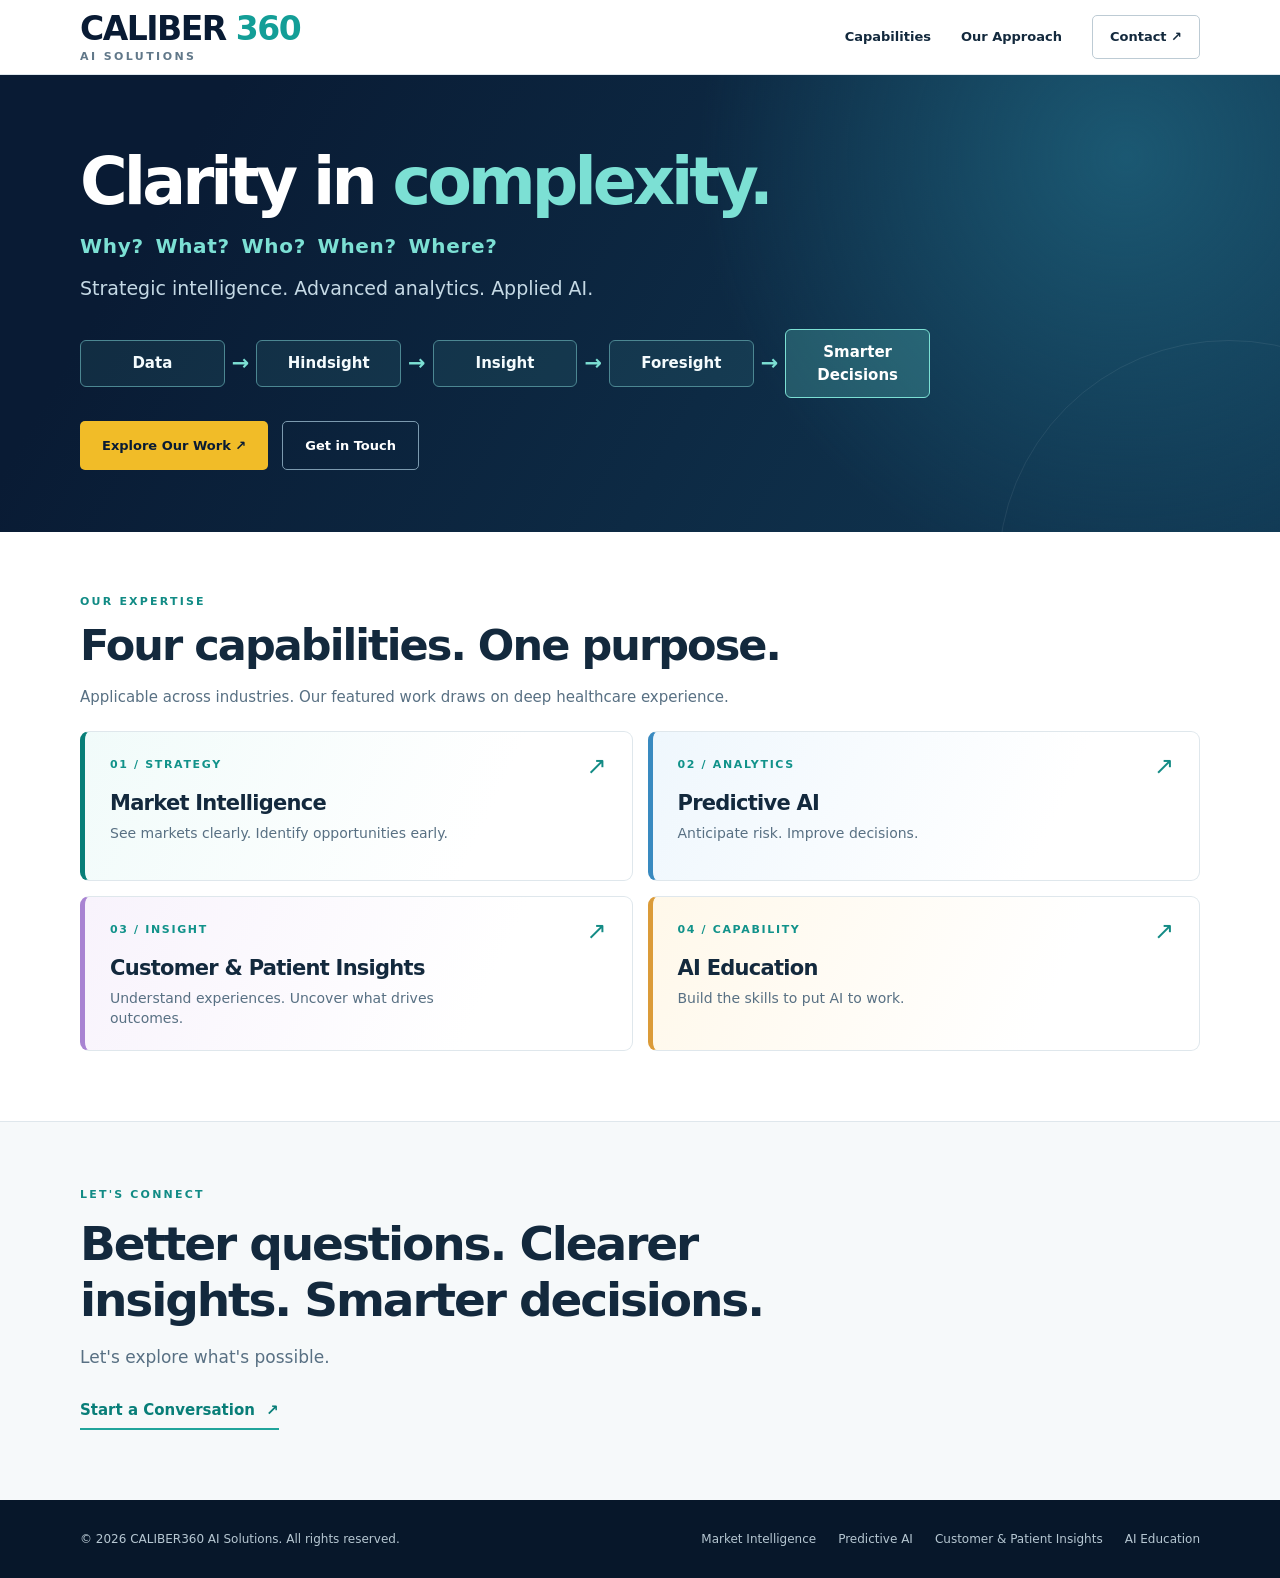
==== index.html @ 7cbf97ba "added smarter decisions to flow diagram" ====
<!DOCTYPE html>

<html lang="en">
<head>
<meta charset="utf-8"/>
<meta content="width=device-width,initial-scale=1" name="viewport"/>
<meta content="#091b34" name="theme-color"/>
<meta content="CALIBER360 AI Solutions helps organizations turn complex data into strategic intelligence, predictive insights, customer understanding, and practical AI capabilities." name="description"/>
<title>
   CALIBER360 AI Solutions | Clarity in Complexity
  </title>
<style>
   :root{--navy:#091b34;--navy-mid:#133a55;--teal:#64d8cc;--teal-deep:#087e78;--gold:#f1bc28;--ink:#13293d;--muted:#587083;--line:#dfe7ec;--paper:#fff;--mist:#f6f9fa}
*{box-sizing:border-box}html{scroll-behavior:smooth}body{margin:0;color:var(--ink);background:var(--paper);font-family:Inter,ui-sans-serif,system-ui,-apple-system,"Segoe UI",Arial,sans-serif;-webkit-font-smoothing:antialiased;line-height:1.5}a{text-decoration:none;color:inherit}a:focus-visible{outline:3px solid var(--gold);outline-offset:4px}.wrap{width:min(1120px,calc(100% - 56px));margin-inline:auto}
header{background:#fff;border-bottom:1px solid var(--line)}.nav{min-height:86px;display:flex;align-items:center;justify-content:space-between;gap:24px}.brand{font-size:23px;line-height:1;letter-spacing:-.045em;font-weight:850;color:var(--navy)}.brand b{color:#139e97}.brand small{display:block;margin-top:7px;font-size:9px;letter-spacing:.26em;font-weight:700;color:#617889}.navlinks{display:flex;align-items:center;gap:30px;font-size:13px;font-weight:650}.navlinks a:hover,.footerlinks a:hover{color:var(--teal-deep)}.nav-contact{border:1px solid #bdcbd4;padding:11px 17px;border-radius:5px}
.hero{color:#fff;background:radial-gradient(circle at 88% 18%,#1b5872 0%,transparent 36%),linear-gradient(120deg,#091b34 15%,#113954 100%);position:relative;overflow:hidden}.hero:after{content:"";position:absolute;width:460px;height:460px;border:1px solid #ffffff13;border-radius:50%;right:-180px;bottom:-270px;pointer-events:none}.hero-inner{padding:125px 0 135px;max-width:900px}.eyebrow{font-size:11px;letter-spacing:.22em;text-transform:uppercase;font-weight:800;color:var(--teal)}h1{font-size:clamp(45px,6vw,76px);letter-spacing:-.06em;line-height:1.08;font-weight:720;max-width:900px;margin:23px 0 23px}h1 span{color:#7ce0d4}.hero-sub{font-size:clamp(17px,2vw,21px);color:#c5d9e5;max-width:665px;line-height:1.65;margin:0 0 38px}.actions{display:flex;gap:14px;flex-wrap:wrap}.btn{display:inline-flex;align-items:center;justify-content:center;min-height:49px;padding:12px 22px;font-size:13px;font-weight:800;border-radius:5px;transition:transform .2s,background .2s}.btn:hover{transform:translateY(-2px)}.btn-gold{background:var(--gold);color:var(--navy)}.btn-gold:hover{background:#ffd15b}.btn-outline{color:#fff;border:1px solid #7c9aaf}.btn-outline:hover{background:#ffffff12}
.capabilities{padding:99px 0 112px}.section-label{color:#118b85;font-size:11px;letter-spacing:.2em;text-transform:uppercase;font-weight:800}.section-title{font-size:clamp(29px,3.5vw,43px);letter-spacing:-.045em;line-height:1.15;margin:14px 0 38px;font-weight:710}.capability-note{color:var(--muted);font-size:15px;margin:-19px 0 30px;max-width:690px}.cards{display:grid;grid-template-columns:repeat(2,minmax(0,1fr));gap:19px}.card{border:1px solid var(--line);background:#fff;border-radius:9px;min-height:217px;padding:31px 32px;display:flex;flex-direction:column;transition:border-color .2s,box-shadow .2s,transform .2s}.card:hover{border-color:#a6d2d0;box-shadow:0 18px 42px #0c304512;transform:translateY(-3px)}.card-top{display:flex;align-items:center;justify-content:space-between;gap:14px}.card-num{font-size:11px;letter-spacing:.15em;color:#11928a;font-weight:800}.card-arrow{font-size:24px;color:#138b85;line-height:1}.card h3{font-size:23px;letter-spacing:-.035em;line-height:1.2;margin:20px 0 10px;font-weight:710}.card p{font-size:15px;color:var(--muted);margin:0;max-width:400px}.closing{background:var(--mist);border-top:1px solid var(--line);padding:92px 0 100px}.closing h2{font-size:clamp(30px,4vw,47px);line-height:1.2;letter-spacing:-.045em;margin:12px 0 16px;max-width:780px}.closing p{color:var(--muted);font-size:17px;margin:0 0 28px}.contact-link{display:inline-flex;align-items:center;gap:11px;color:var(--teal-deep);font-weight:800;font-size:15px;border-bottom:2px solid #20a49b;padding-bottom:6px}.contact-link:hover{color:#055e5a}footer{background:#07172a;color:#b6c7d2;padding:30px 0;font-size:12px}.foot{display:flex;align-items:center;justify-content:space-between;gap:20px;flex-wrap:wrap}.footerlinks{display:flex;flex-wrap:wrap;gap:22px}
@media(max-width:720px){.wrap{width:min(100% - 36px,1120px)}.nav{min-height:76px}.navlinks{gap:14px}.navlinks a:not(.nav-contact){display:none}.hero-inner{padding:92px 0 102px}.capabilities{padding:70px 0 80px}.cards{grid-template-columns:1fr}.card{min-height:180px;padding:27px}.closing{padding:72px 0 80px}.foot{align-items:flex-start;flex-direction:column}}
@media(prefers-reduced-motion:reduce){html{scroll-behavior:auto}.btn,.card{transition:none}}
  
.approach{padding:92px 0 100px;background:#0e2b43;color:#fff}.approach .section-label{color:var(--teal)}.approach .section-title{color:#fff;margin-bottom:19px}.approach-intro{font-size:18px;line-height:1.7;color:#d1e1ea;max-width:780px;margin:0 0 34px}.five-ws{display:grid;grid-template-columns:repeat(5,minmax(0,1fr));gap:14px;margin:0 0 30px}.w-item{border:1px solid #497187;background:#ffffff0a;border-radius:9px;padding:25px 10px;text-align:center}.w-item strong{font-size:clamp(18px,2.3vw,27px);letter-spacing:-.04em;color:#7ce0d4}.approach-detail{font-size:16px;line-height:1.75;color:#d1e1ea;max-width:820px}.approach-line{margin:27px 0 0;font-weight:800;font-size:clamp(19px,2.6vw,27px);color:#fff;letter-spacing:-.025em}@media(max-width:720px){.approach{padding:70px 0 80px}.five-ws{gap:6px}.w-item{padding:16px 3px}.w-item strong{font-size:clamp(12px,3.4vw,18px)}}@media(max-width:400px){.five-ws{grid-template-columns:repeat(3,minmax(0,1fr))}}

/* Compact, more confident homepage refinements */
.nav{min-height:74px}
.brand{font-size:clamp(26px,2.8vw,33px);letter-spacing:-.045em}
.brand small{font-size:11px;letter-spacing:.22em;margin-top:6px}
.hero-inner{padding:70px 0 76px;max-width:850px}
h1{font-size:clamp(42px,5.4vw,65px);margin:14px 0 14px;line-height:1.06}
.hero-sub{margin-bottom:25px;font-size:clamp(16px,1.8vw,19px)}
.capabilities{padding:62px 0 70px}
.section-title{margin:10px 0 24px}
.capability-note{margin:-8px 0 22px}
.cards{gap:15px}
.card{min-height:150px;padding:22px 25px;border-left:5px solid var(--teal-deep);background:linear-gradient(115deg,#f1fbfa,#fff 72%)}
.card:nth-child(2){border-left-color:#398ac0;background:linear-gradient(115deg,#eff7fd,#fff 72%)}
.card:nth-child(3){border-left-color:#a883d2;background:linear-gradient(115deg,#f8f3fc,#fff 72%)}
.card:nth-child(4){border-left-color:#db9b39;background:linear-gradient(115deg,#fff8ea,#fff 72%)}
.card h3{font-size:21px;margin:13px 0 7px}
.card p{font-size:14px;line-height:1.45}
.approach{padding:58px 0 64px}
.approach .section-title{margin-bottom:12px}
.approach-intro{margin:0 0 22px;font-size:16px}
.five-ws{gap:12px;margin-bottom:18px}
.w-item{padding:16px 8px}
.approach-line{margin:15px 0 0;font-size:clamp(19px,2.5vw,25px)}
.closing{padding:65px 0 70px}
@media(max-width:720px){
 .nav{min-height:72px}
 .brand{font-size:26px}
 .brand small{font-size:10px}
 .hero-inner{padding:65px 0 72px}
 .capabilities{padding:54px 0 60px}
 .card{min-height:135px;padding:20px 22px}
 .approach{padding:53px 0 59px}
 .closing{padding:55px 0 65px}
}

/* One-line Five Ws, integrated into the compact hero */
.hero-five-ws{color:#7ce0d4;font-weight:750;font-size:clamp(15px,2.1vw,20px);letter-spacing:.035em;line-height:1.5;margin:0 0 12px;word-spacing:.2em}
.hero-sub{margin-top:0}
@media(max-width:540px){.hero-five-ws{font-size:15px;letter-spacing:0;word-spacing:0}}

/* Compact learning-and-decision pipeline */
.intelligence-cycle{max-width:740px;margin:22px 0 24px}
.cycle-flow{display:flex;align-items:center;gap:9px}
.cycle-step{flex:1;min-width:0;padding:11px 10px;text-align:center;
 border:1px solid #4c8792;background:rgba(100,216,204,.09);
 border-radius:6px;color:#f4fbfd;font-size:clamp(12px,1.5vw,16px);font-weight:750}
.cycle-step:last-child{background:rgba(100,216,204,.19);border-color:#64d8cc}
.cycle-arrow{color:#7ce0d4;font-size:21px;font-weight:750;flex:0 0 auto}
.cycle-feedback{display:flex;align-items:center;gap:9px;color:#a3dcd8;
 font-size:12px;font-weight:650;letter-spacing:.035em;margin-top:5px}
.cycle-feedback svg{width:100%;height:25px;display:block;overflow:visible}
.hero-inner{padding-top:59px;padding-bottom:62px}
@media(max-width:560px){
 .cycle-flow{gap:4px}
 .cycle-step{padding:9px 3px;font-size:11px}
 .cycle-arrow{font-size:14px}
 .cycle-feedback{font-size:11px}
 .intelligence-cycle{margin:18px 0 20px}
}

/* Five-stage decision pipeline: final result is emphasized */
.intelligence-cycle{max-width:920px;margin:19px 0 23px}
.cycle-result{background:rgba(100,216,204,.25)!important;border-color:#7ce0d4!important;color:#ffffff!important}
.cycle-flow{gap:7px}
.cycle-step{font-size:clamp(11px,1.4vw,15px);padding:11px 6px}
@media(max-width:600px){.cycle-flow{flex-wrap:wrap;justify-content:center;gap:6px}.cycle-step{flex:0 1 auto;min-width:82px;padding:9px 8px;font-size:12px}.cycle-arrow{font-size:15px}}
</style>
</head>
<body>
<header>
<div class="wrap nav">
<a aria-label="CALIBER360 AI Solutions home" class="brand" href="/">
     CALIBER
     <b>
      360
     </b>
<small>
      AI SOLUTIONS
     </small>
</a>
<nav aria-label="Main navigation" class="navlinks">
<a href="#capabilities">
      Capabilities
     </a>
<a href="#approach">Our Approach</a>
<a class="nav-contact" href="mailto:ali.lakhani@caliber360ai.com?subject=CALIBER360%20Inquiry">
      Contact ↗
     </a>
</nav>
</div>
</header>
<main>
<section class="hero">
<div class="wrap">
<div class="hero-inner">
<h1>
       Clarity in
       <span>
        complexity.
       </span>
</h1><p aria-label="The CALIBER360 approach: the five Ws" class="hero-five-ws" id="approach">Why?  What?  Who?  When?  Where?</p>
<p class="hero-sub">
       Strategic intelligence. Advanced analytics. Applied AI.
      </p>
<div aria-label="Data to hindsight to insight to foresight to smarter decisions" class="intelligence-cycle">
<div class="cycle-flow">
<span class="cycle-step">Data</span><span aria-hidden="true" class="cycle-arrow">→</span>
<span class="cycle-step">Hindsight</span><span aria-hidden="true" class="cycle-arrow">→</span>
<span class="cycle-step">Insight</span><span aria-hidden="true" class="cycle-arrow">→</span>
<span class="cycle-step">Foresight</span><span aria-hidden="true" class="cycle-arrow">→</span><span class="cycle-step cycle-result">Smarter Decisions</span>
</div>

</div>
<div class="actions">
<a class="btn btn-gold" href="#capabilities">
        Explore Our Work ↗
       </a>
<a class="btn btn-outline" href="mailto:ali.lakhani@caliber360ai.com?subject=CALIBER360%20Inquiry">
        Get in Touch
       </a>
</div>
</div>
</div>
</section>
<section class="capabilities" id="capabilities">
<div class="wrap">
<div class="section-label">
      Our expertise
     </div>
<h2 class="section-title">
      Four capabilities. One purpose.
     </h2>
<p class="capability-note">
      Applicable across industries. Our featured work draws on deep healthcare experience.
     </p>
<div class="cards">
<a class="card" href="/ambulatory/">
<div class="card-top">
<span class="card-num">
         01 / STRATEGY
        </span>
<span aria-hidden="true" class="card-arrow">
         ↗
        </span>
</div>
<h3>
        Market Intelligence
       </h3>
<p>
        See markets clearly. Identify opportunities early.
       </p>
</a>
<a class="card" href="/ml/">
<div class="card-top">
<span class="card-num">
         02 / ANALYTICS
        </span>
<span aria-hidden="true" class="card-arrow">
         ↗
        </span>
</div>
<h3>
        Predictive AI
       </h3>
<p>
        Anticipate risk. Improve decisions.
       </p>
</a>
<a class="card" href="/patient-experience/">
<div class="card-top">
<span class="card-num">
         03 / INSIGHT
        </span>
<span aria-hidden="true" class="card-arrow">
         ↗
        </span>
</div>
<h3>
        Customer &amp; Patient Insights
       </h3>
<p>
        Understand experiences. Uncover what drives outcomes.
       </p>
</a>
<a class="card" href="/training/">
<div class="card-top">
<span class="card-num">
         04 / CAPABILITY
        </span>
<span aria-hidden="true" class="card-arrow">
         ↗
        </span>
</div>
<h3>
        AI Education
       </h3>
<p>
        Build the skills to put AI to work.
       </p>
</a>
</div>
</div>
</section>
<section class="closing" id="contact">
<div class="wrap">
<div class="section-label">
      Let's connect
     </div>
<h2>
      Better questions. Clearer insights. Smarter decisions.
     </h2>
<p>
      Let's explore what's possible.
     </p>
<a class="contact-link" href="mailto:ali.lakhani@caliber360ai.com?subject=Let's%20talk%20about%20CALIBER360">
      Start a Conversation
      <span aria-hidden="true">
       ↗
      </span>
</a>
</div>
</section>
</main>
<footer>
<div class="wrap foot">
<span>
     ©
     <span id="year">
      2026
     </span>
     CALIBER360 AI Solutions. All rights reserved.
    </span>
<nav aria-label="Footer navigation" class="footerlinks">
<a href="/ambulatory/">
      Market Intelligence
     </a>
<a href="/ml/">
      Predictive AI
     </a>
<a href="/patient-experience/">
      Customer &amp; Patient Insights
     </a>
<a href="/training/">
      AI Education
     </a>
</nav>
</div>
</footer>
</body>
</html>
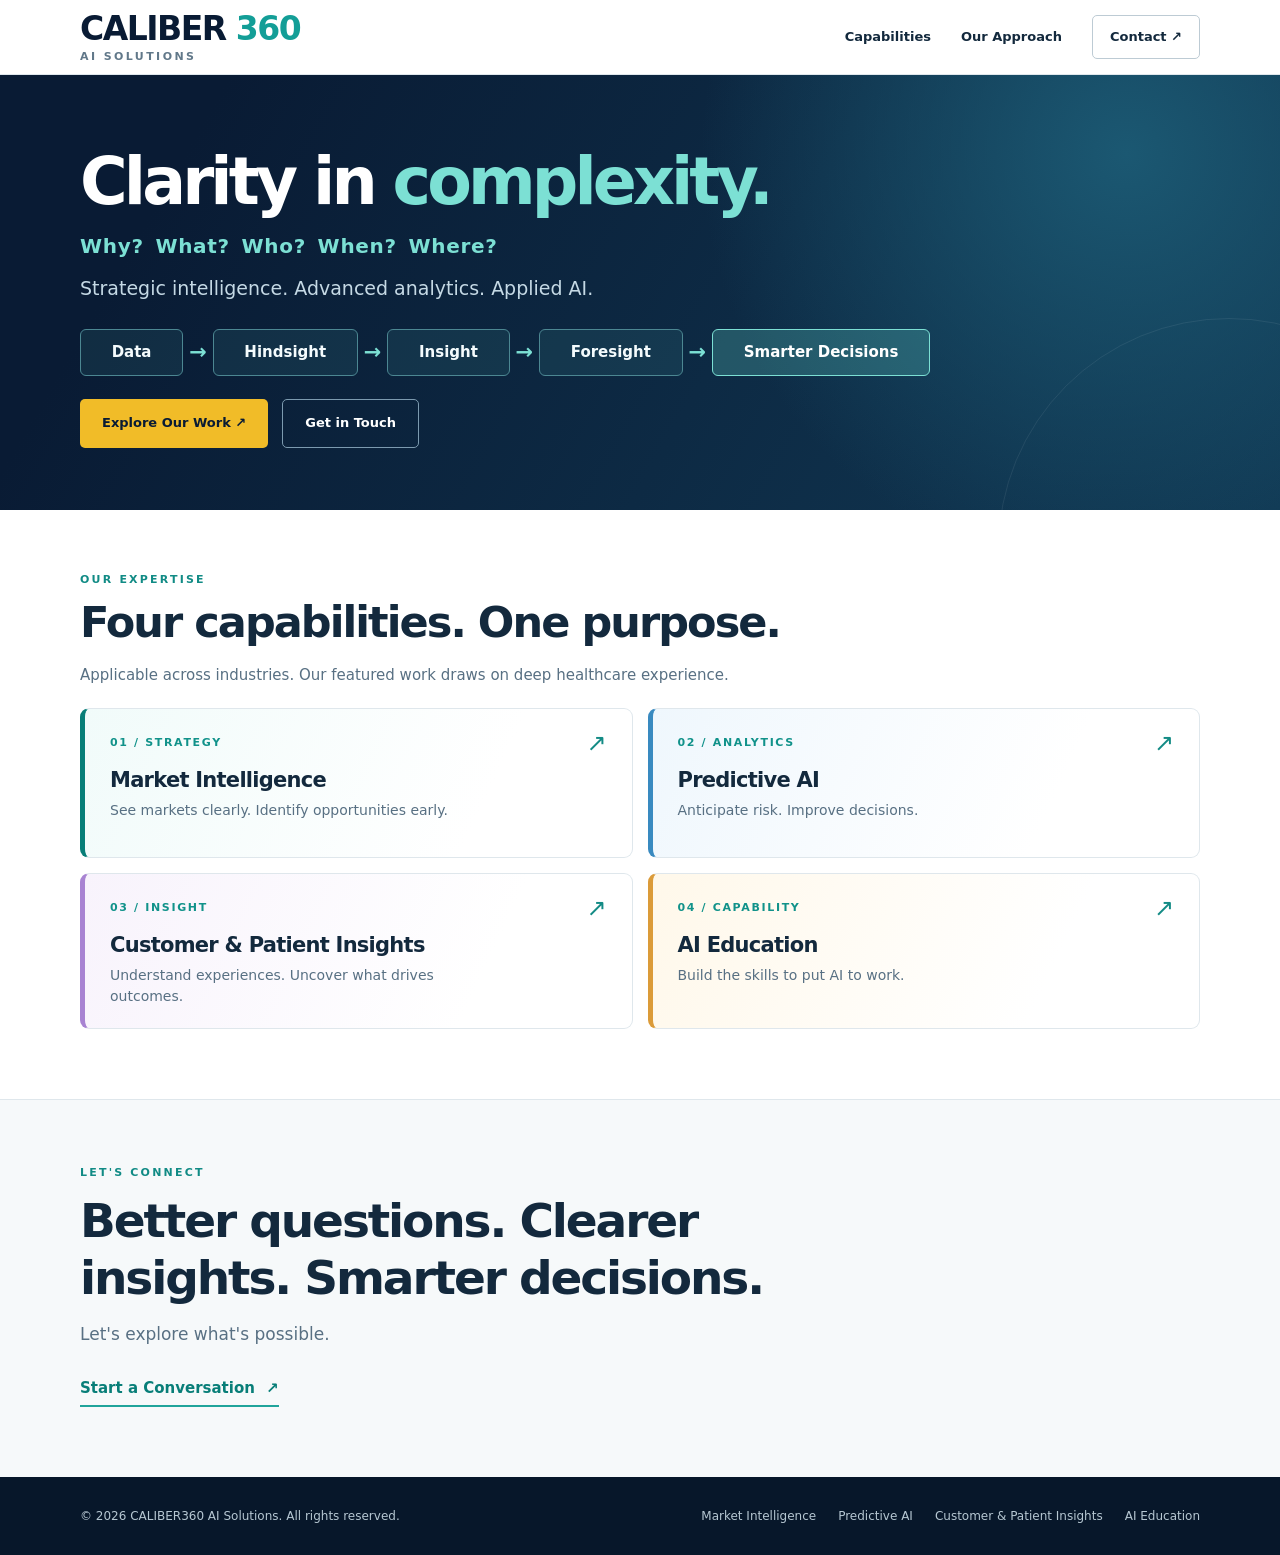
==== commit d7c356ed: "mobile-adapted version" ====
--- a/index.html
+++ b/index.html
@@ -87,6 +87,19 @@
 .cycle-step{font-size:clamp(11px,1.4vw,15px);padding:11px 6px}
 @media(max-width:600px){.cycle-flow{flex-wrap:wrap;justify-content:center;gap:6px}.cycle-step{flex:0 1 auto;min-width:82px;padding:9px 8px;font-size:12px}.cycle-arrow{font-size:15px}}
 </style>
+
+<style>
+/* Keep the five-stage pipeline on a single row on phones. */
+.intelligence-cycle{max-width:100%;overflow-x:auto;overflow-y:hidden;-webkit-overflow-scrolling:touch;scrollbar-width:thin;scrollbar-color:#64d8cc transparent}
+.cycle-flow{display:flex;flex-wrap:nowrap!important;justify-content:flex-start!important;width:max-content;min-width:100%;gap:6px}
+.cycle-step{flex:1 0 auto;white-space:nowrap;min-width:0}
+.cycle-arrow{flex:0 0 auto}
+@media(max-width:600px){
+  .cycle-flow{gap:4px}
+  .cycle-step{flex:0 0 auto;min-width:0!important;padding:8px 7px;font-size:11px}
+  .cycle-arrow{font-size:13px}
+}
+</style>
 </head>
 <body>
 <header>
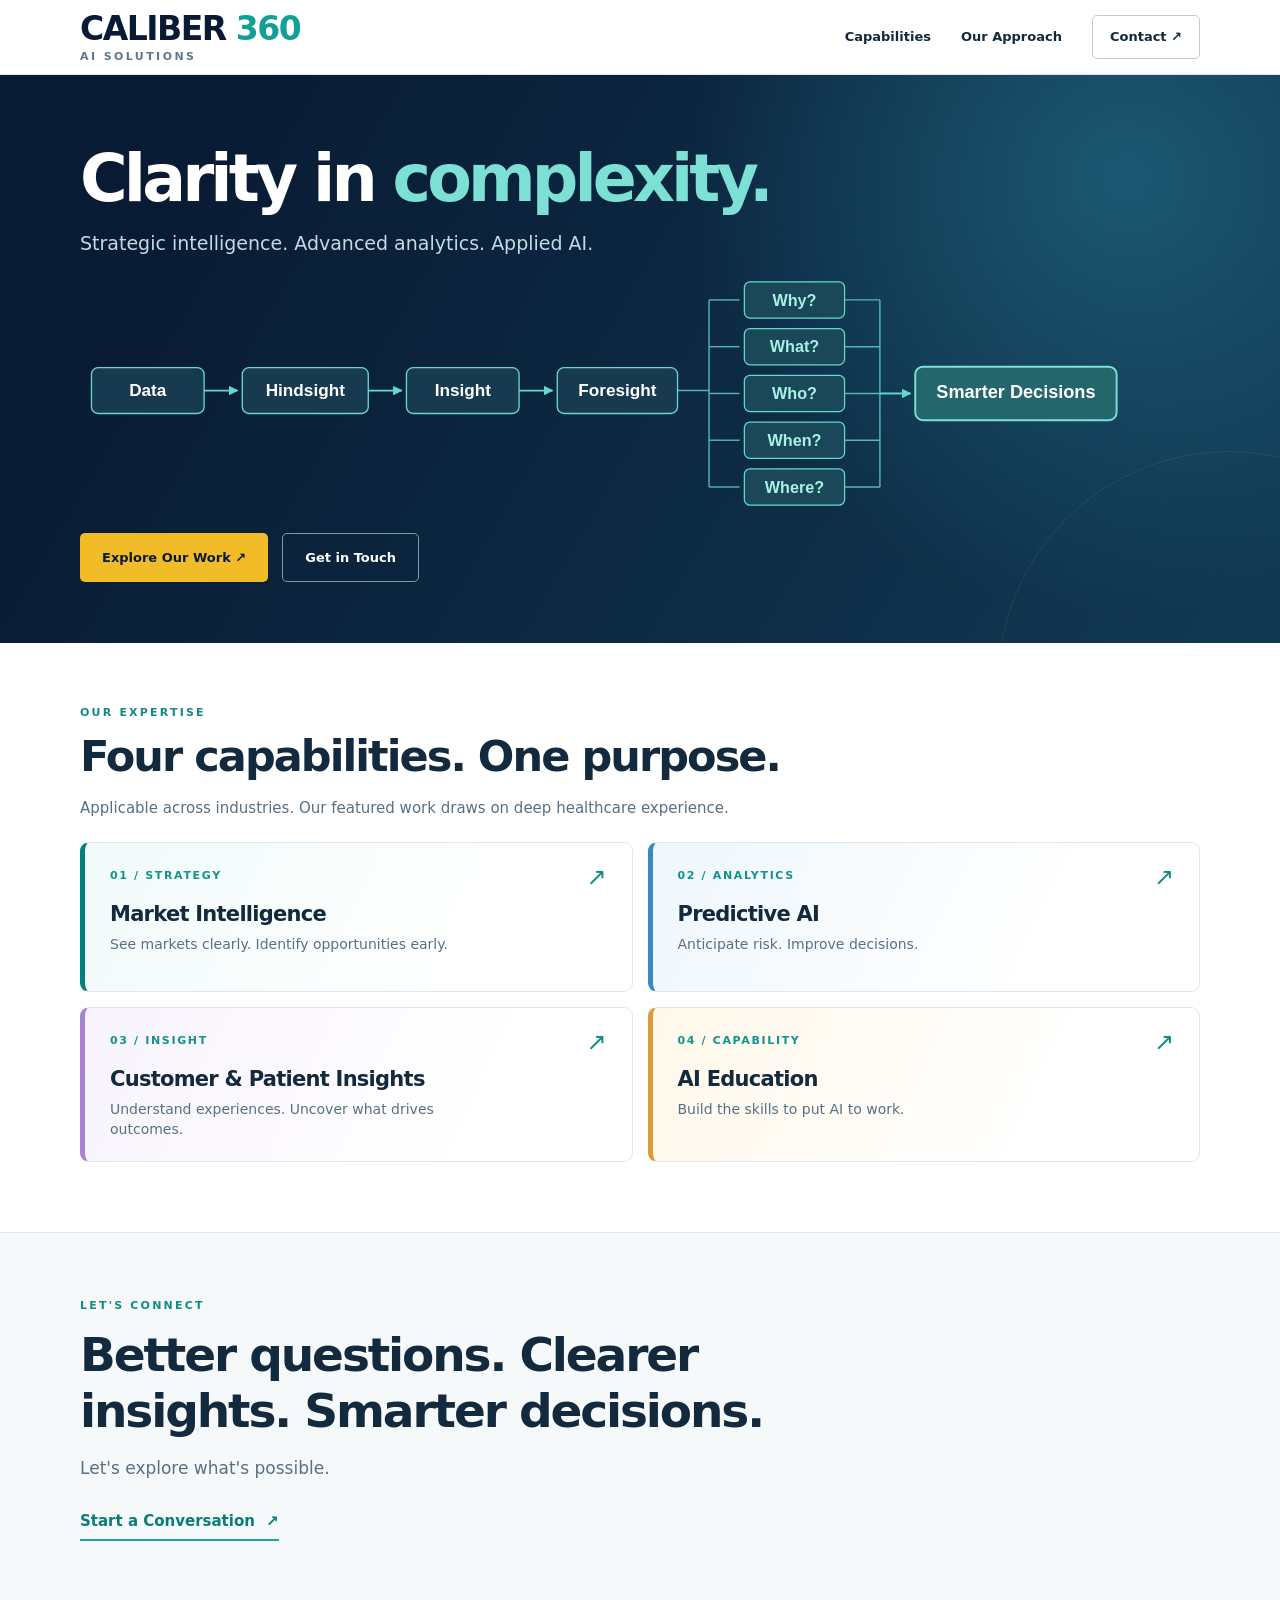
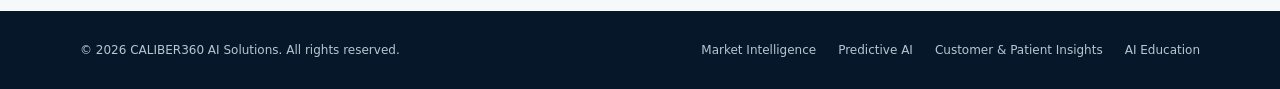
==== commit 933b67b8: "branch Ws" ====
--- a/index.html
+++ b/index.html
@@ -86,8 +86,14 @@
 .cycle-flow{gap:7px}
 .cycle-step{font-size:clamp(11px,1.4vw,15px);padding:11px 6px}
 @media(max-width:600px){.cycle-flow{flex-wrap:wrap;justify-content:center;gap:6px}.cycle-step{flex:0 1 auto;min-width:82px;padding:9px 8px;font-size:12px}.cycle-arrow{font-size:15px}}
+
+/* Compact decision map: branching Five Ws integrated in the flow */
+.decision-map{width:100%;max-width:1050px;margin:18px 0 22px;overflow-x:auto;-webkit-overflow-scrolling:touch;scrollbar-width:thin;scrollbar-color:#64d8cc transparent}
+.decision-map svg{display:block;width:100%;min-width:720px;height:auto}
+.hero-inner{max-width:1100px;padding-top:56px;padding-bottom:61px}
+.hero-sub{margin-bottom:10px}
+@media(max-width:720px){.decision-map svg{min-width:720px}.hero-inner{padding-top:55px;padding-bottom:58px}}
 </style>
-
 <style>
 /* Keep the five-stage pipeline on a single row on phones. */
 .intelligence-cycle{max-width:100%;overflow-x:auto;overflow-y:hidden;-webkit-overflow-scrolling:touch;scrollbar-width:thin;scrollbar-color:#64d8cc transparent}
@@ -133,18 +139,51 @@
        <span>
         complexity.
        </span>
-</h1><p aria-label="The CALIBER360 approach: the five Ws" class="hero-five-ws" id="approach">Why?  What?  Who?  When?  Where?</p>
+</h1>
 <p class="hero-sub">
        Strategic intelligence. Advanced analytics. Applied AI.
       </p>
-<div aria-label="Data to hindsight to insight to foresight to smarter decisions" class="intelligence-cycle">
-<div class="cycle-flow">
-<span class="cycle-step">Data</span><span aria-hidden="true" class="cycle-arrow">→</span>
-<span class="cycle-step">Hindsight</span><span aria-hidden="true" class="cycle-arrow">→</span>
-<span class="cycle-step">Insight</span><span aria-hidden="true" class="cycle-arrow">→</span>
-<span class="cycle-step">Foresight</span><span aria-hidden="true" class="cycle-arrow">→</span><span class="cycle-step cycle-result">Smarter Decisions</span>
-</div>
-
+<div aria-label="Data flows to Hindsight, Insight, and Foresight. Foresight branches into five questions: Why, What, Who, When, and Where. All five lead to Smarter Decisions." class="decision-map" id="approach" role="img">
+<svg aria-hidden="true" viewbox="0 0 1100 245" xmlns="http://www.w3.org/2000/svg">
+<defs><marker id="arrowhead" markerheight="5" markerwidth="5" orient="auto-start-reverse" refx="9" refy="5" viewbox="0 0 10 10"><path d="M0 0 L10 5 L0 10 Z" fill="#64d8cc"></path></marker></defs>
+<!-- first stages -->
+<g fill="#173a50" stroke="#64d8cc" stroke-width="1.4">
+<rect height="48" rx="7" width="118" x="12" y="95"></rect>
+<rect height="48" rx="7" width="132" x="170" y="95"></rect>
+<rect height="48" rx="7" width="118" x="342" y="95"></rect>
+<rect height="48" rx="7" width="126" x="500" y="95"></rect>
+</g>
+<g fill="#fff" font-family="Arial, sans-serif" font-size="18" font-weight="600" text-anchor="middle">
+<text x="71" y="125">Data</text><text x="236" y="125">Hindsight</text><text x="401" y="125">Insight</text><text x="563" y="125">Foresight</text>
+</g>
+<g fill="none" marker-end="url(#arrowhead)" stroke="#64d8cc" stroke-width="2">
+<path d="M130 119 H165"></path><path d="M302 119 H337"></path><path d="M460 119 H495"></path>
+</g>
+<!-- Five Ws, stacked after foresight -->
+<g fill="#1b4858" stroke="#64d8cc" stroke-width="1.3">
+<rect height="38" rx="6" width="105" x="696" y="5"></rect>
+<rect height="38" rx="6" width="105" x="696" y="54"></rect>
+<rect height="38" rx="6" width="105" x="696" y="103"></rect>
+<rect height="38" rx="6" width="105" x="696" y="152"></rect>
+<rect height="38" rx="6" width="105" x="696" y="201"></rect>
+</g>
+<g fill="#a9f0e6" font-family="Arial, sans-serif" font-size="17" font-weight="700" text-anchor="middle">
+<text x="748.5" y="30">Why?</text><text x="748.5" y="79">What?</text><text x="748.5" y="128">Who?</text><text x="748.5" y="177">When?</text><text x="748.5" y="226">Where?</text>
+</g>
+<!-- branch from foresight to all five Ws -->
+<g fill="none" opacity=".8" stroke="#64d8cc" stroke-width="1.5">
+<path d="M626 119 H659"></path><path d="M659 24 V220"></path>
+<path d="M659 24 H691"></path><path d="M659 73 H691"></path><path d="M659 122 H691"></path><path d="M659 171 H691"></path><path d="M659 220 H691"></path>
+</g>
+<!-- converge toward the outcome -->
+<g fill="none" opacity=".8" stroke="#64d8cc" stroke-width="1.5">
+<path d="M801 24 H838"></path><path d="M801 73 H838"></path><path d="M801 122 H838"></path><path d="M801 171 H838"></path><path d="M801 220 H838"></path>
+<path d="M838 24 V220"></path>
+</g>
+<path d="M838 122 H870" fill="none" marker-end="url(#arrowhead)" stroke="#64d8cc" stroke-width="2"></path>
+<rect fill="#24666c" height="56" rx="8" stroke="#7ce0d4" stroke-width="2" width="211" x="875" y="94"></rect>
+<text fill="#fff" font-family="Arial, sans-serif" font-size="19" font-weight="700" text-anchor="middle" x="980.5" y="127">Smarter Decisions</text>
+</svg>
 </div>
 <div class="actions">
 <a class="btn btn-gold" href="#capabilities">
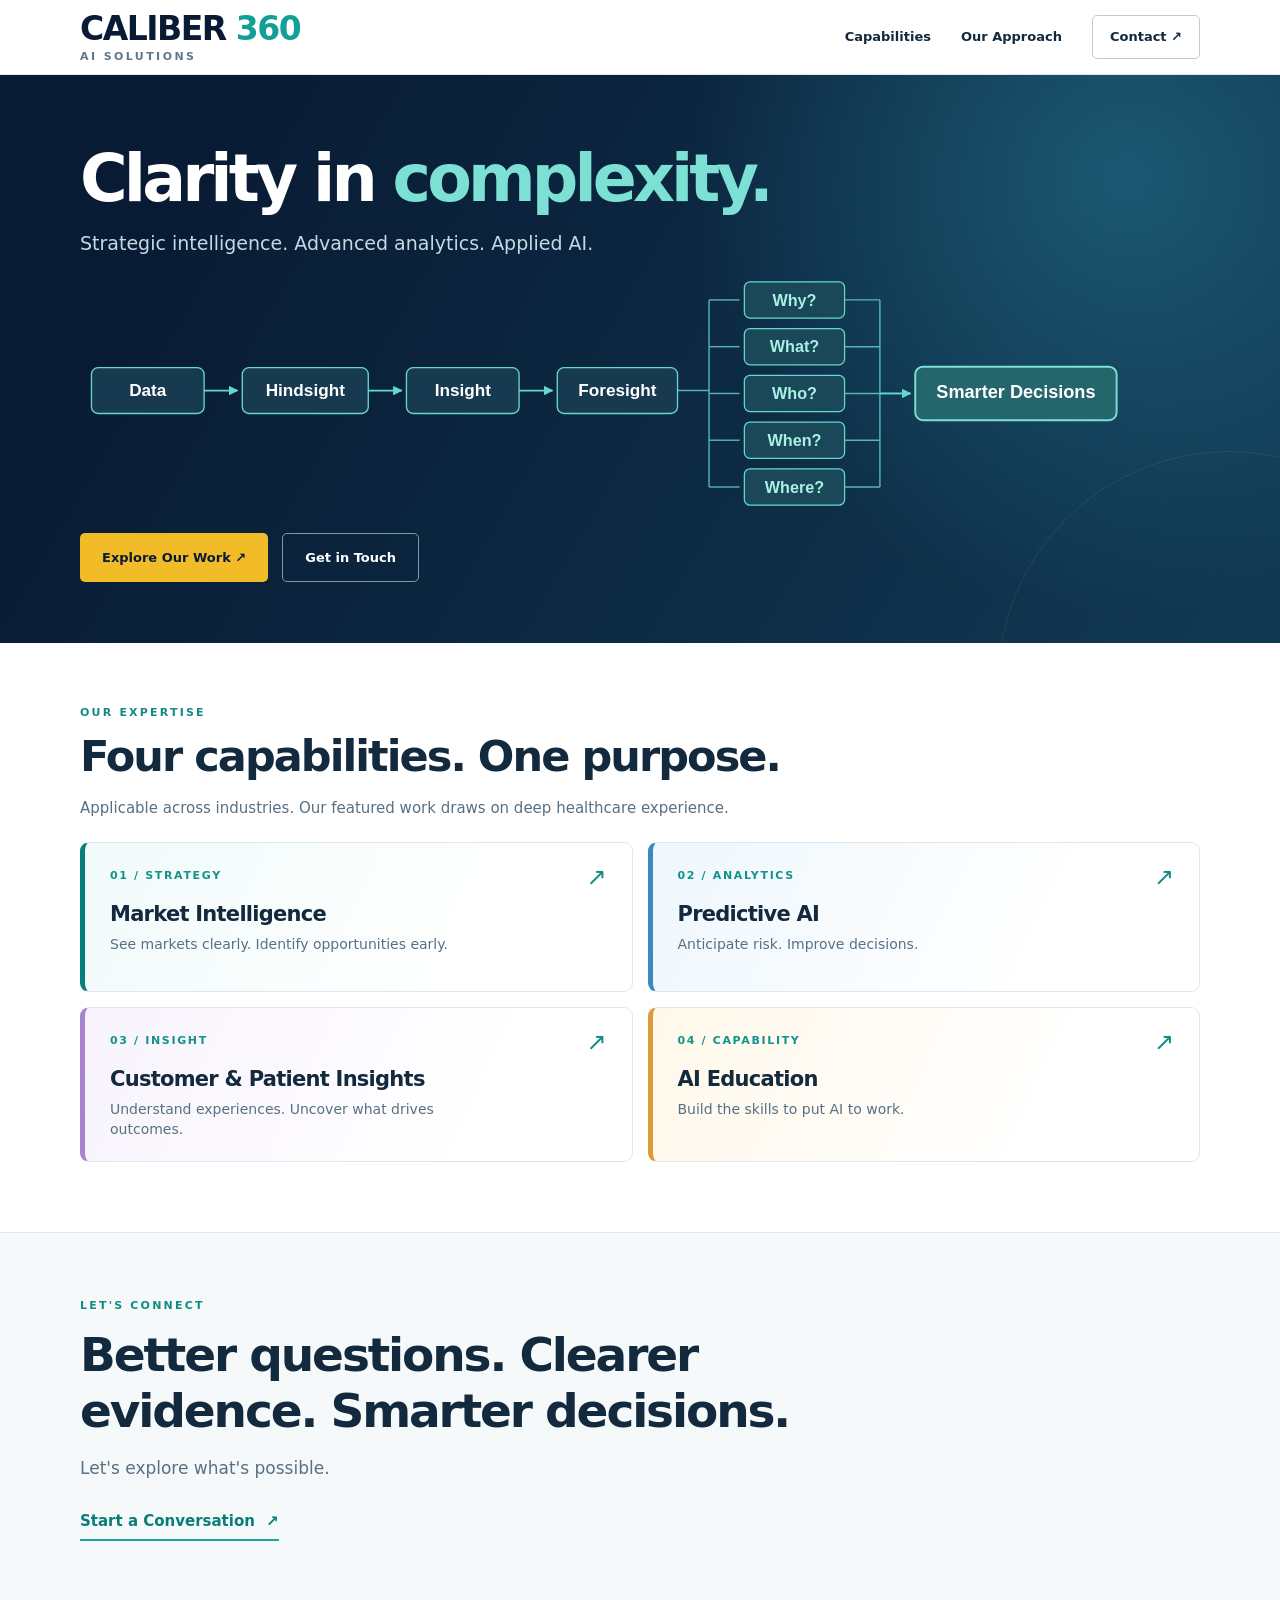
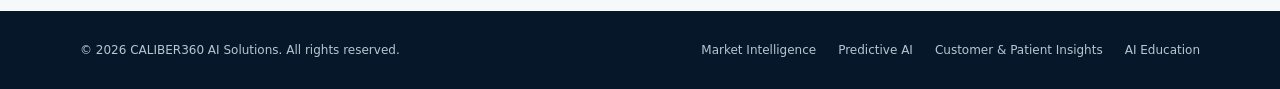
==== commit 17b44b3e: "Update index.html" ====
--- a/index.html
+++ b/index.html
@@ -281,7 +281,7 @@
       Let's connect
      </div>
 <h2>
-      Better questions. Clearer insights. Smarter decisions.
+      Better questions. Clearer evidence. Smarter decisions.
      </h2>
 <p>
       Let's explore what's possible.
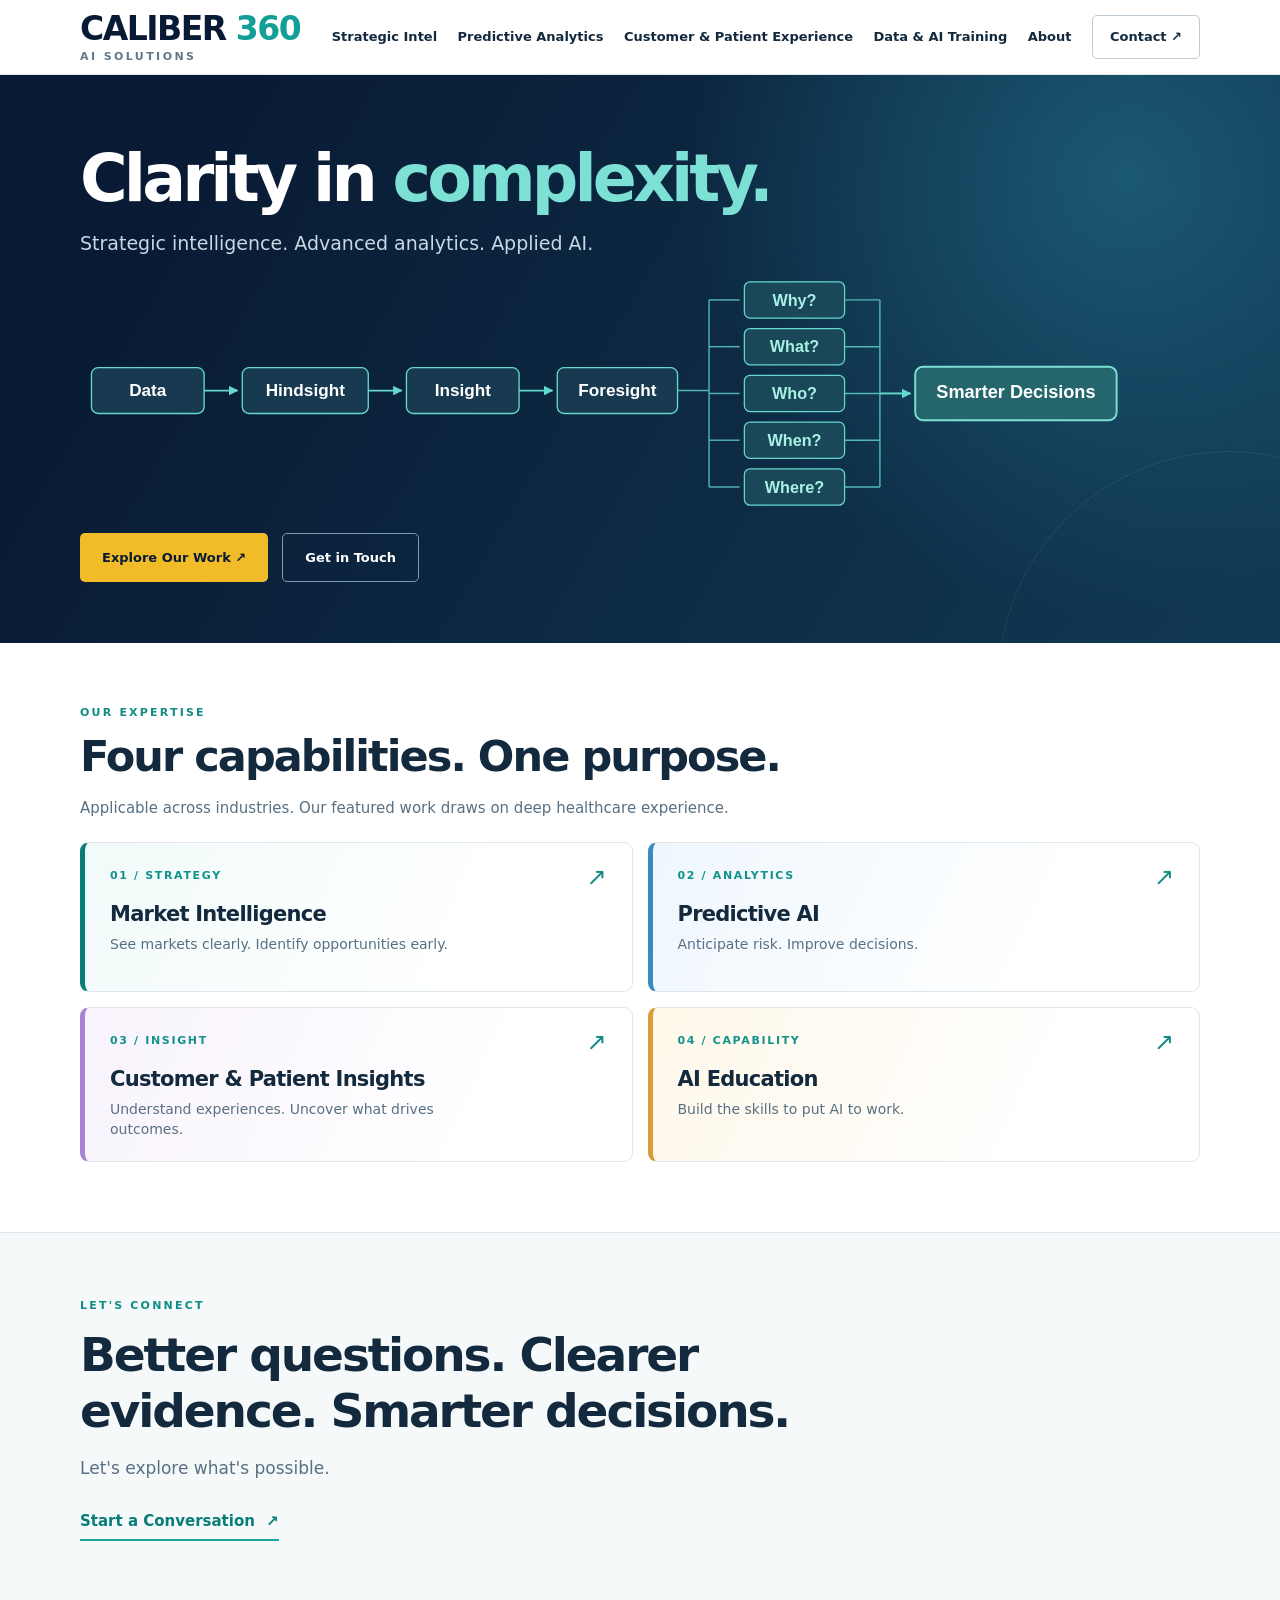
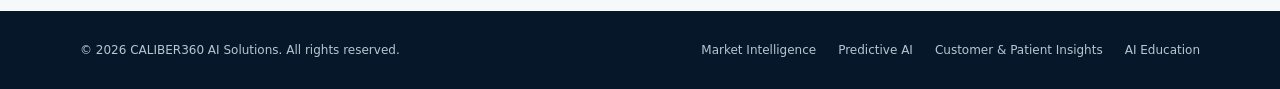
==== commit b736fcd5: "Update index.html" ====
--- a/index.html
+++ b/index.html
@@ -93,6 +93,12 @@
 .hero-inner{max-width:1100px;padding-top:56px;padding-bottom:61px}
 .hero-sub{margin-bottom:10px}
 @media(max-width:720px){.decision-map svg{min-width:720px}.hero-inner{padding-top:55px;padding-bottom:58px}}
+
+/* Navigation links remain available on smaller screens. */
+.navlinks{gap:clamp(10px,1.6vw,24px);flex-wrap:wrap;justify-content:flex-end}
+.navlinks a{white-space:nowrap}
+@media(max-width:900px){.nav{align-items:flex-start;flex-direction:column;padding:16px 0;gap:14px}.navlinks{justify-content:flex-start;gap:10px 18px}.navlinks a{font-size:12px}}
+@media(max-width:720px){.navlinks a:not(.nav-contact){display:inline-flex}.navlinks{width:100%;gap:12px 16px}.nav-contact{padding:7px 12px}}
 </style>
 <style>
 /* Keep the five-stage pipeline on a single row on phones. */
@@ -119,15 +125,7 @@
       AI SOLUTIONS
      </small>
 </a>
-<nav aria-label="Main navigation" class="navlinks">
-<a href="#capabilities">
-      Capabilities
-     </a>
-<a href="#approach">Our Approach</a>
-<a class="nav-contact" href="mailto:ali.lakhani@caliber360ai.com?subject=CALIBER360%20Inquiry">
-      Contact ↗
-     </a>
-</nav>
+<nav aria-label="Main navigation" class="navlinks"><a href="/ambulatory/">Strategic Intel</a><a href="/ml/">Predictive Analytics</a><a href="/patient-experience/">Customer &amp; Patient Experience</a><a href="/training/">Data &amp; AI Training</a><a href="/about/">About</a><a class="nav-contact" href="mailto:ali.lakhani@caliber360ai.com?subject=CALIBER360%20Inquiry">Contact ↗</a></nav>
 </div>
 </header>
 <main>
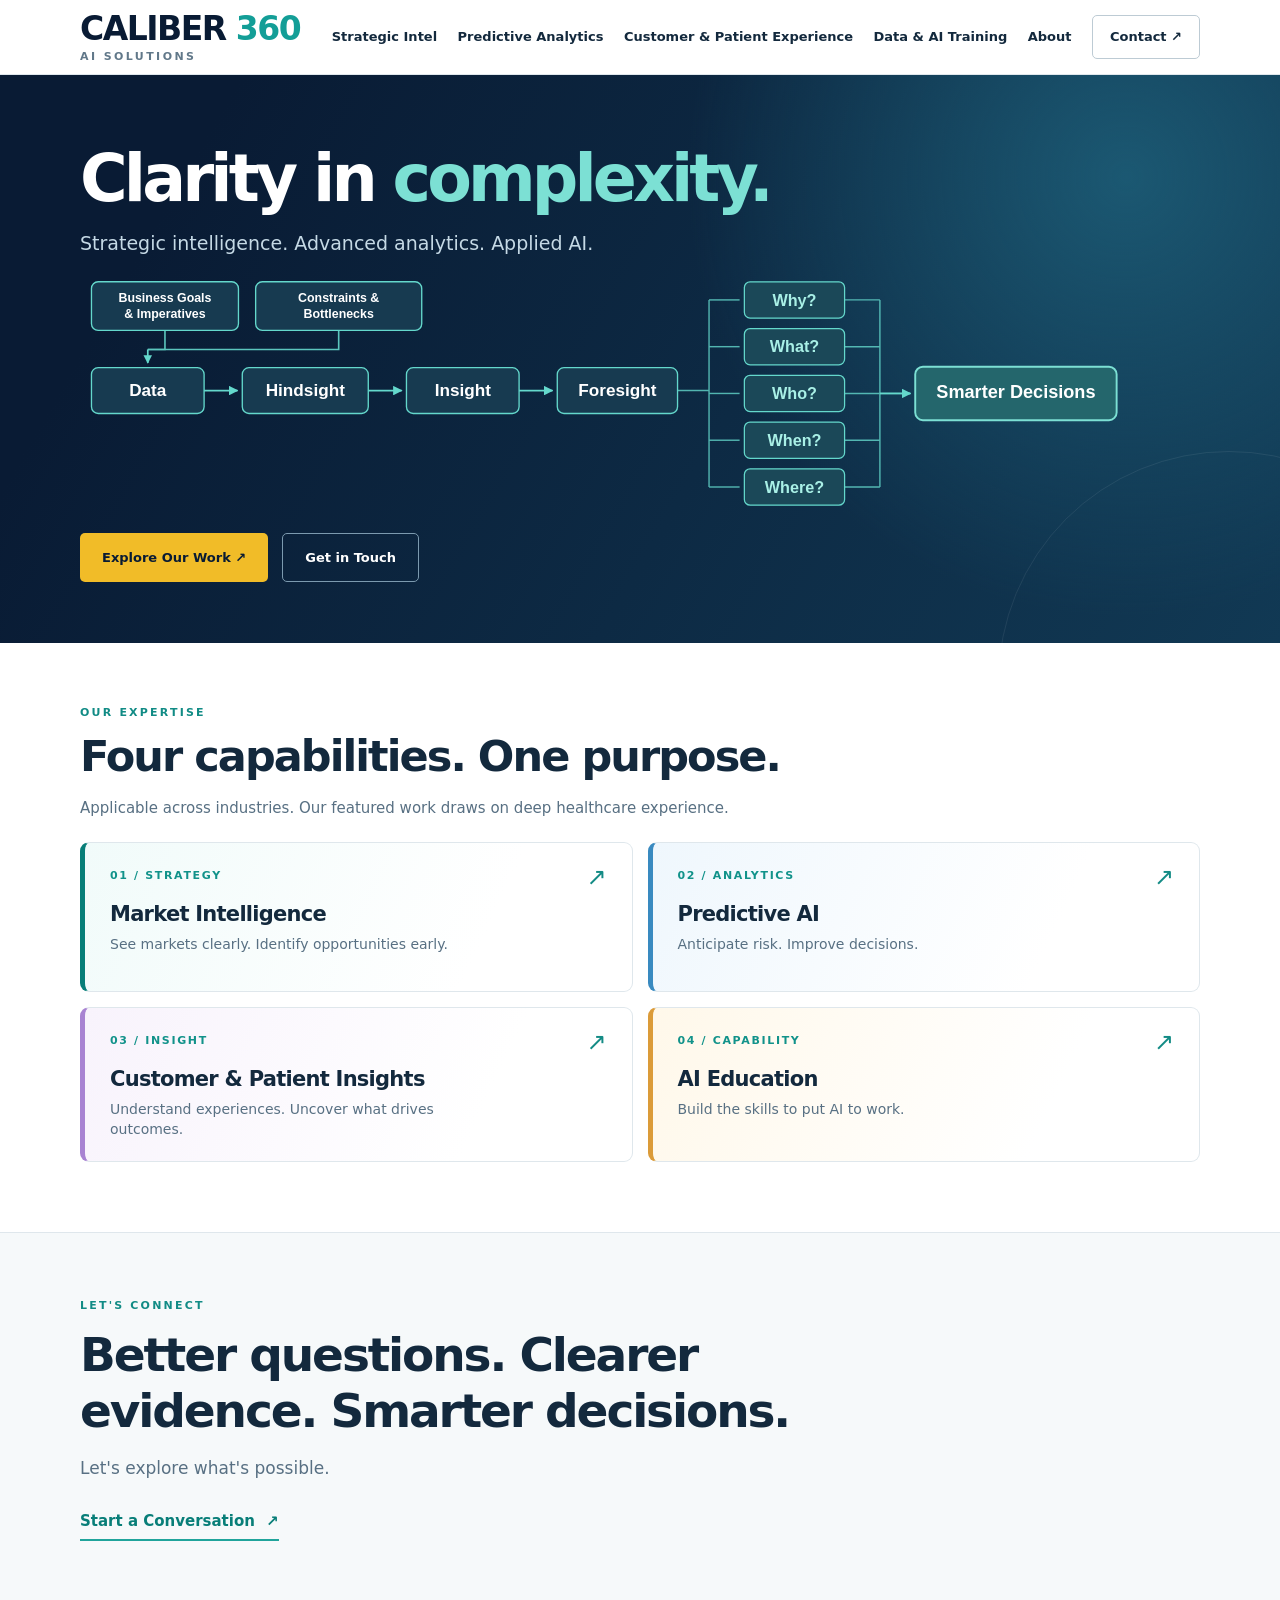
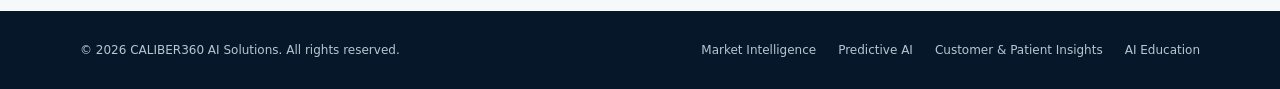
==== commit 7b25d29e: "Add files via upload" ====
--- a/index.html
+++ b/index.html
@@ -111,6 +111,58 @@
   .cycle-step{flex:0 0 auto;min-width:0!important;padding:8px 7px;font-size:11px}
   .cycle-arrow{font-size:13px}
 }
+
+/* Responsive header and decision journey */
+@media (max-width: 1000px) {
+  .nav {flex-direction:column;align-items:stretch;gap:12px;padding:14px 0}
+  .navlinks {display:flex;flex-wrap:wrap;justify-content:flex-start;gap:7px 9px;width:100%}
+  .navlinks a {display:inline-flex!important;align-items:center;white-space:normal;font-size:12px;line-height:1.25;padding:9px 11px;border:1px solid var(--line);border-radius:6px;background:#f8fbfc}
+  .navlinks .nav-contact {background:#fff;border-color:#bdcbd4}
+}
+@media (max-width: 600px) {
+  .wrap {width:calc(100% - 32px)}
+  .navlinks {display:grid;grid-template-columns:repeat(2,minmax(0,1fr));gap:8px}
+  .navlinks a {justify-content:center;text-align:center;min-width:0;min-height:43px;font-size:11.5px;padding:8px 6px}
+  .navlinks a:nth-child(3) {font-size:11px}
+  .brand {font-size:27px}
+  .hero-inner {padding-top:42px;padding-bottom:48px}
+  h1 {font-size:clamp(39px,10vw,52px)}
+  .decision-map {overflow:visible;margin:18px 0 24px}
+  .decision-map svg {display:none}
+  .mobile-journey {display:block}
+  .mobile-context {display:grid;grid-template-columns:repeat(2,minmax(0,1fr));gap:8px;margin-bottom:2px}
+  .mobile-context .mobile-stage {display:flex;align-items:center;justify-content:center;min-height:58px;font-size:12px;line-height:1.3}
+  .mobile-stages {display:grid;grid-template-columns:repeat(2,minmax(0,1fr));gap:8px}
+  .mobile-stage {padding:11px 8px;text-align:center;border:1px solid #64d8cc;border-radius:6px;background:#173a50;color:#fff;font-size:14px;font-weight:650}
+  .mobile-questions {display:flex;flex-wrap:wrap;justify-content:center;gap:6px}
+  .mobile-questions span {border:1px solid #64d8cc;border-radius:5px;background:#1b4858;color:#a9f0e6;padding:7px 10px;font-size:12px;font-weight:700}
+  .mobile-result {text-align:center;margin-top:12px;border:2px solid #7ce0d4;background:#24666c;border-radius:7px;padding:13px 8px;font-weight:750}
+  .mobile-journey-arrow {text-align:center;color:#7ce0d4;font-size:19px;line-height:1.4}
+}
+.mobile-journey {display:none}
+@media (max-width:600px){.mobile-journey{display:block}}
+
+/* Final responsive refinements: no horizontal diagram overflow on phones/tablets. */
+@media (max-width: 820px) {
+  .decision-map {width:100%;max-width:100%;overflow:visible;margin:18px 0 24px}
+  .decision-map > svg {display:none}
+  .mobile-journey {display:block}
+  .mobile-context,.mobile-stages {display:grid;grid-template-columns:repeat(2,minmax(0,1fr));gap:8px}
+  .mobile-context .mobile-stage {display:flex;align-items:center;justify-content:center;min-height:62px;font-size:clamp(11px,2.6vw,14px);line-height:1.35}
+  .mobile-stages .mobile-stage {display:flex;align-items:center;justify-content:center;min-height:47px}
+  .mobile-stage {min-width:0;padding:10px 7px;text-align:center;border:1px solid #64d8cc;border-radius:6px;background:#173a50;color:#fff;font-size:14px;font-weight:650}
+  .mobile-journey-arrow {text-align:center;color:#7ce0d4;font-size:21px;line-height:1.5}
+  .mobile-questions {display:flex;flex-wrap:wrap;justify-content:center;gap:6px}
+  .mobile-questions span {border:1px solid #64d8cc;border-radius:5px;background:#1b4858;color:#a9f0e6;padding:7px 10px;font-size:12px;font-weight:700}
+  .mobile-result {text-align:center;margin-top:0;border:2px solid #7ce0d4;background:#24666c;border-radius:7px;padding:13px 8px;font-weight:750}
+}
+@media (max-width: 380px) {
+  .wrap {width:calc(100% - 26px)}
+  .navlinks {gap:6px}
+  .navlinks a {font-size:11px;padding:8px 5px;overflow-wrap:anywhere}
+  .mobile-context .mobile-stage {font-size:11px;padding:9px 5px}
+  .mobile-questions span {padding:7px 8px}
+}
 </style>
 </head>
 <body>
@@ -141,9 +193,22 @@
 <p class="hero-sub">
        Strategic intelligence. Advanced analytics. Applied AI.
       </p>
-<div aria-label="Data flows to Hindsight, Insight, and Foresight. Foresight branches into five questions: Why, What, Who, When, and Where. All five lead to Smarter Decisions." class="decision-map" id="approach" role="img">
+<div aria-label="Business Goals and Imperatives and Constraints and Bottlenecks guide Data, which flows to Hindsight, Insight, and Foresight. Foresight branches into five questions: Why, What, Who, When, and Where. All five lead to Smarter Decisions." class="decision-map" id="approach" role="img">
 <svg aria-hidden="true" viewbox="0 0 1100 245" xmlns="http://www.w3.org/2000/svg">
 <defs><marker id="arrowhead" markerheight="5" markerwidth="5" orient="auto-start-reverse" refx="9" refy="5" viewbox="0 0 10 10"><path d="M0 0 L10 5 L0 10 Z" fill="#64d8cc"></path></marker></defs>
+<!-- Business context precedes data selection -->
+<g fill="#173a50" stroke="#64d8cc" stroke-width="1.4">
+  <rect x="12" y="5" width="154" height="51" rx="7"></rect>
+  <rect x="184" y="5" width="174" height="51" rx="7"></rect>
+</g>
+<g fill="#fff" font-family="Arial, sans-serif" font-size="13" font-weight="600" text-anchor="middle">
+  <text x="89" y="26">Business Goals</text><text x="89" y="43">&amp; Imperatives</text>
+  <text x="271" y="26">Constraints &amp;</text><text x="271" y="43">Bottlenecks</text>
+</g>
+<g fill="none" stroke="#64d8cc" stroke-width="1.7" opacity=".9">
+  <path d="M89 56 V76 H71"></path><path d="M271 56 V76 H71"></path>
+</g>
+<path d="M71 76 V90" fill="none" stroke="#64d8cc" stroke-width="1.8" marker-end="url(#arrowhead)"></path>
 <!-- first stages -->
 <g fill="#173a50" stroke="#64d8cc" stroke-width="1.4">
 <rect height="48" rx="7" width="118" x="12" y="95"></rect>
@@ -182,6 +247,15 @@
 <rect fill="#24666c" height="56" rx="8" stroke="#7ce0d4" stroke-width="2" width="211" x="875" y="94"></rect>
 <text fill="#fff" font-family="Arial, sans-serif" font-size="19" font-weight="700" text-anchor="middle" x="980.5" y="127">Smarter Decisions</text>
 </svg>
+<div class="mobile-journey" aria-hidden="true">
+  <div class="mobile-context"><div class="mobile-stage">Business Goals &amp; Imperatives</div><div class="mobile-stage">Constraints &amp; Bottlenecks</div></div>
+  <div class="mobile-journey-arrow">↓</div>
+  <div class="mobile-stages"><div class="mobile-stage">Data</div><div class="mobile-stage">Hindsight</div><div class="mobile-stage">Insight</div><div class="mobile-stage">Foresight</div></div>
+  <div class="mobile-journey-arrow">↓</div>
+  <div class="mobile-questions"><span>Why?</span><span>What?</span><span>Who?</span><span>When?</span><span>Where?</span></div>
+  <div class="mobile-journey-arrow">↓</div>
+  <div class="mobile-result">Smarter Decisions</div>
+</div>
 </div>
 <div class="actions">
 <a class="btn btn-gold" href="#capabilities">
